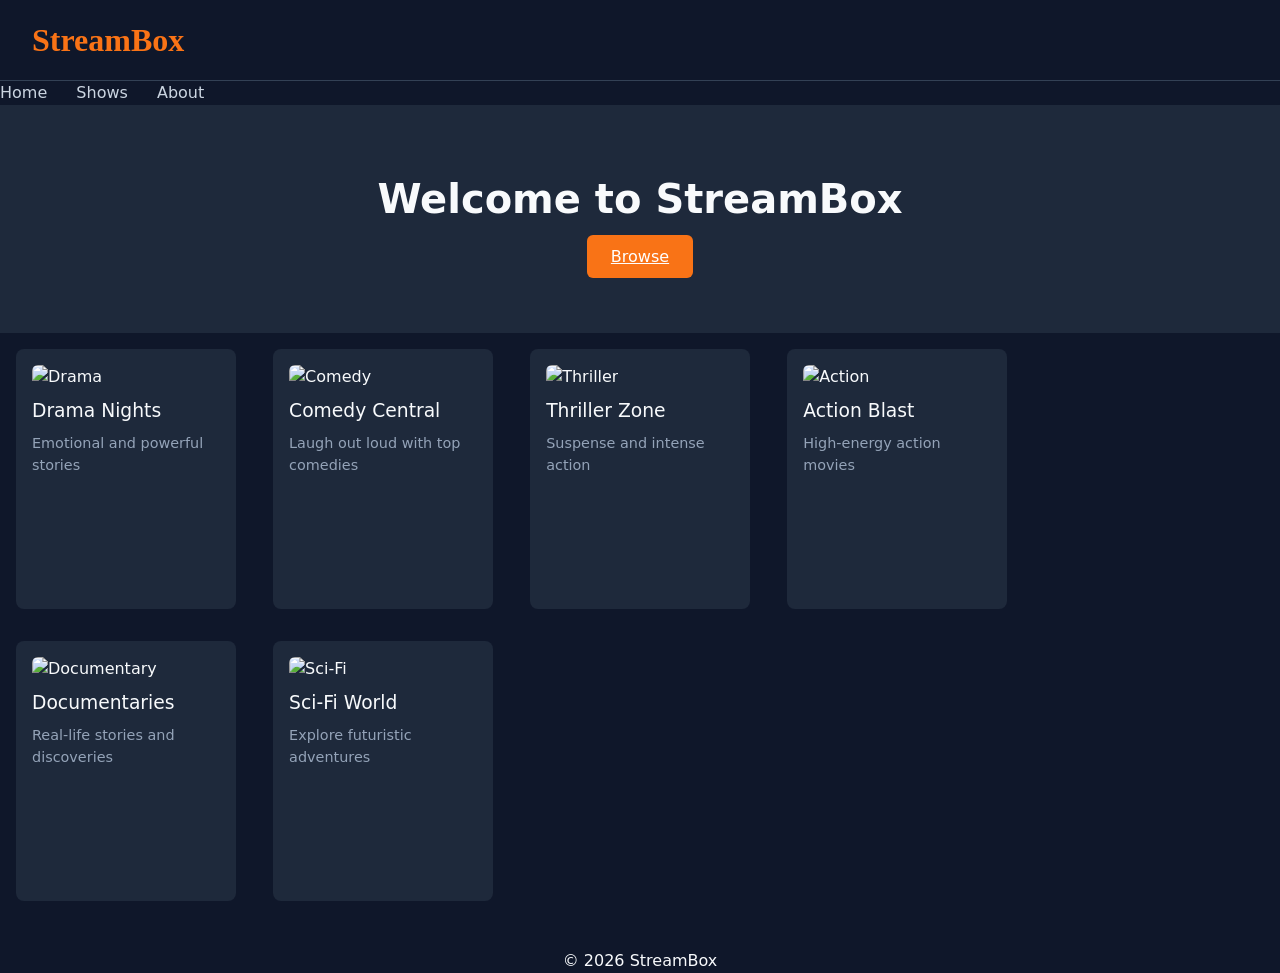
==== HTML/index.html @ 28773d83 "CSS styling" ====
<!DOCTYPE html>
<html lang="en">
<head>
    <meta charset="UTF-8">
    <meta name="viewport" content="width=device-width, initial-scale=1.0">
    <title>StreamBox</title>
    <link rel="stylesheet" href="../css/style.css">
</head>
<body>

    <header>
        <h1>StreamBox</h1>
    </header>

    <nav>
        <a href="#">Home</a>
        <a href="#">Shows</a>
        <a href="#">About</a>
    </nav>

    <main>
        <section id="hero">
            <h2>Welcome to StreamBox</h2>
            <a href="#" class="btn-primary">Browse</a>
        </section>

        <section id="featured"></section>
<article class="card">
    <img src="https://images.pexels.com/photos/7991579/pexels-photo-7991579.jpeg" alt="Drama">
    <h3>Drama Nights</h3>
    <p>Emotional and powerful stories</p>
</article>

<article class="card">
    <img src="https://images.pexels.com/photos/713149/pexels-photo-713149.jpeg" alt="Comedy">
    <h3>Comedy Central</h3>
    <p>Laugh out loud with top comedies</p>
</article>

<article class="card">
    <img src="https://images.pexels.com/photos/274937/pexels-photo-274937.jpeg" alt="Thriller">
    <h3>Thriller Zone</h3>
    <p>Suspense and intense action</p>
</article>

<article class="card">
    <img src="https://images.pexels.com/photos/1117132/pexels-photo-1117132.jpeg" alt="Action">
    <h3>Action Blast</h3>
    <p>High-energy action movies</p>
</article>

<article class="card">
    <img src="https://images.pexels.com/photos/346885/pexels-photo-346885.jpeg" alt="Documentary">
    <h3>Documentaries</h3>
    <p>Real-life stories and discoveries</p>
</article>

<article class="card">
    <img src="https://images.pexels.com/photos/2159/flight-sky-earth-space.jpg" alt="Sci-Fi">
    <h3>Sci-Fi World</h3>
    <p>Explore futuristic adventures</p>
</article>
        </section>
    </main>

    <footer>
        <p>© 2026 StreamBox</p>
    </footer>

</body>
</html>
---- css/style.css ----
* { box-sizing: border-box; margin: 0; padding: 0; }
body {
background: #0F172A;
color: #F8FAFC;
font-family: system-ui, sans-serif;
line-height: 1.5;
}
header {
padding: 1rem 2rem;
border-bottom: 1px solid #334155;
}
header h1 {
color: #F97316;
font-family: Georgia, serif;
}
nav a {
color: #CBD5E1; margin-right: 1.5rem;
text-decoration: none;
}
#hero {
padding: 4rem 2rem;
background: #1E293B;
text-align: center;
}
#hero h2 {
font-size: 2.5rem;
margin-bottom: 1rem;
}
.btn-primary {
background: #F97316; color: white;
padding: 0.75rem 1.5rem; border-radius: 6px;
}
.card {
background: #1E293B;
border-radius: 8px;
padding: 1rem;
margin: 1rem;
width: 220px;
display: inline-block;
}
.card h3 { margin-bottom: 0.5rem; }
.card p { color: #94A3B8; font-size: 0.9rem; }
.card:hover {
    transform: scale(1.05);
}

.card img {
    width: 100%;
    height: 120px;
    object-fit: cover;
    border-radius: 6px;
    margin-bottom: 0.5rem;
}

.card h3 {
    margin-bottom: 0.5rem;
    font-weight: 500;
}

.card p {
    color: #94A3B8;
    font-size: 0.9rem;
    min-height: 40px;
}

footer {
    margin-top: 2rem;
    text-align: center;
}
.card {
    height: 260px;
    vertical-align: top;
}
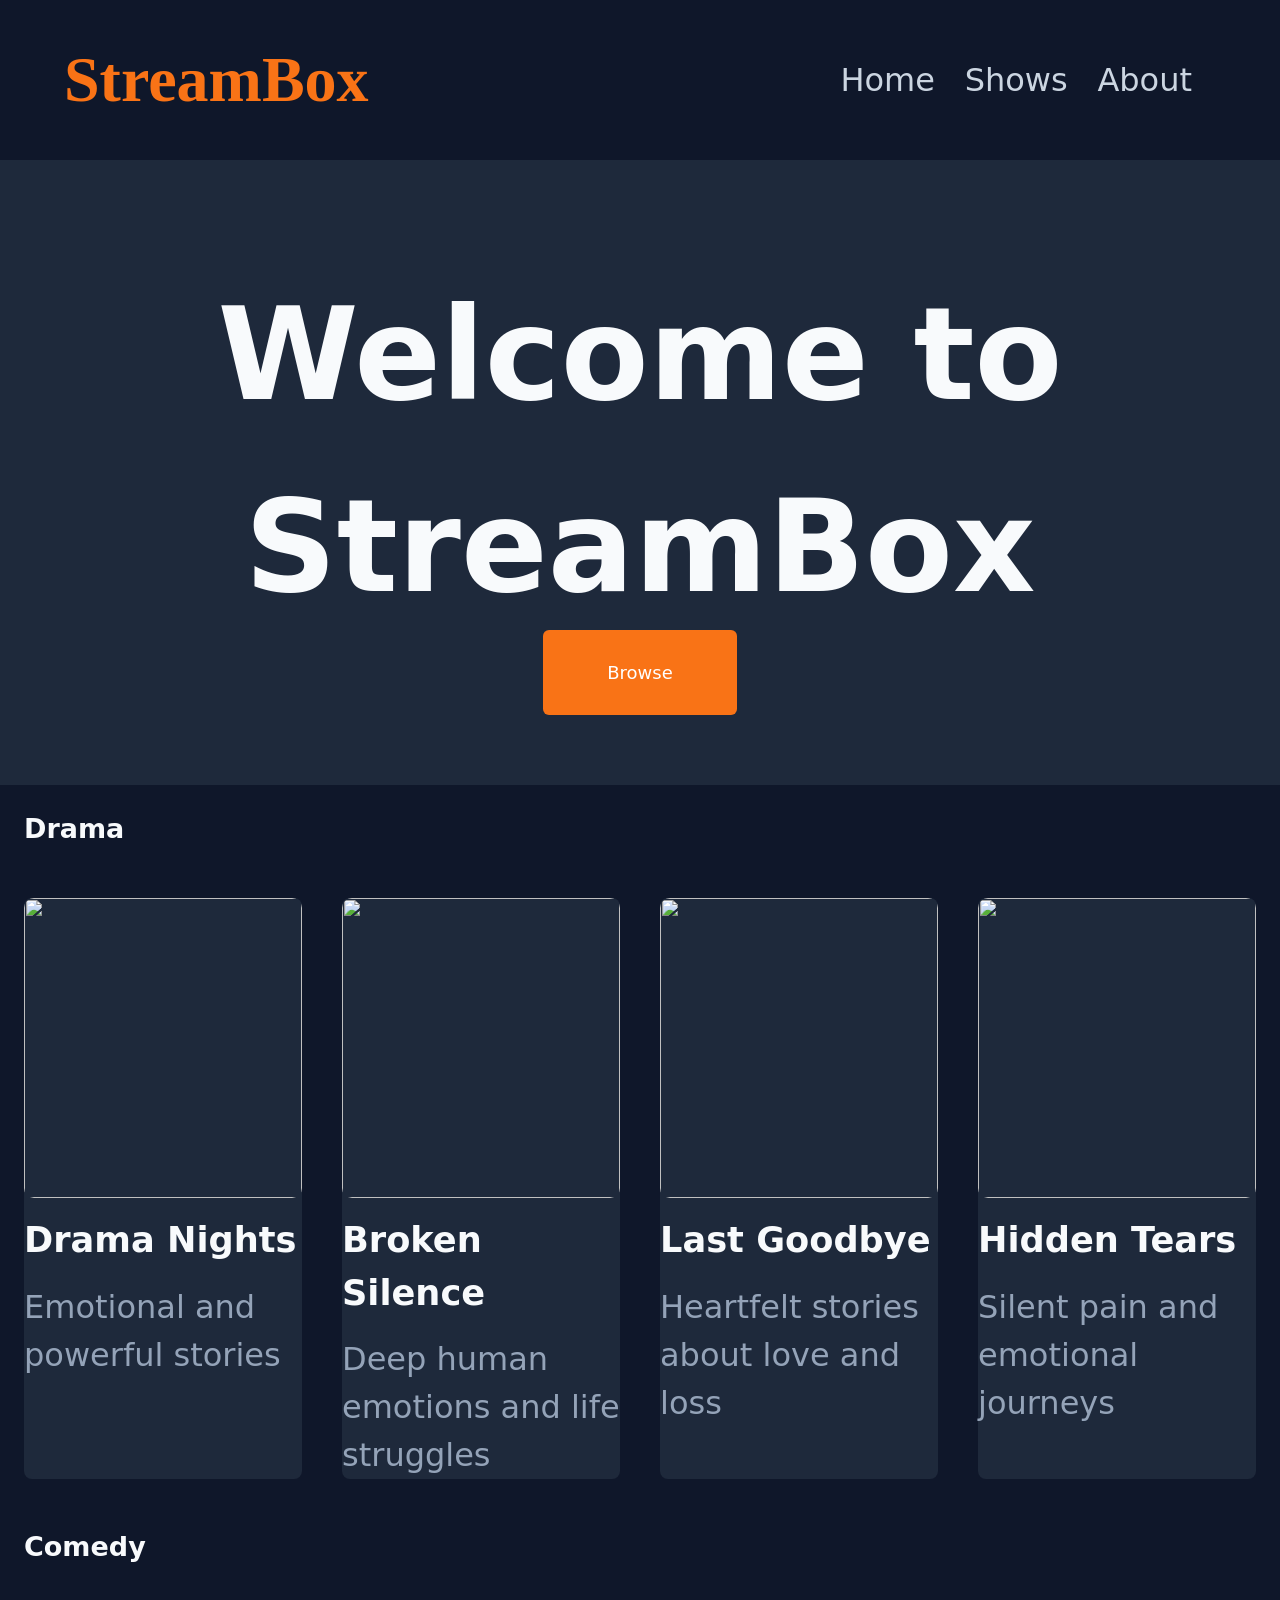
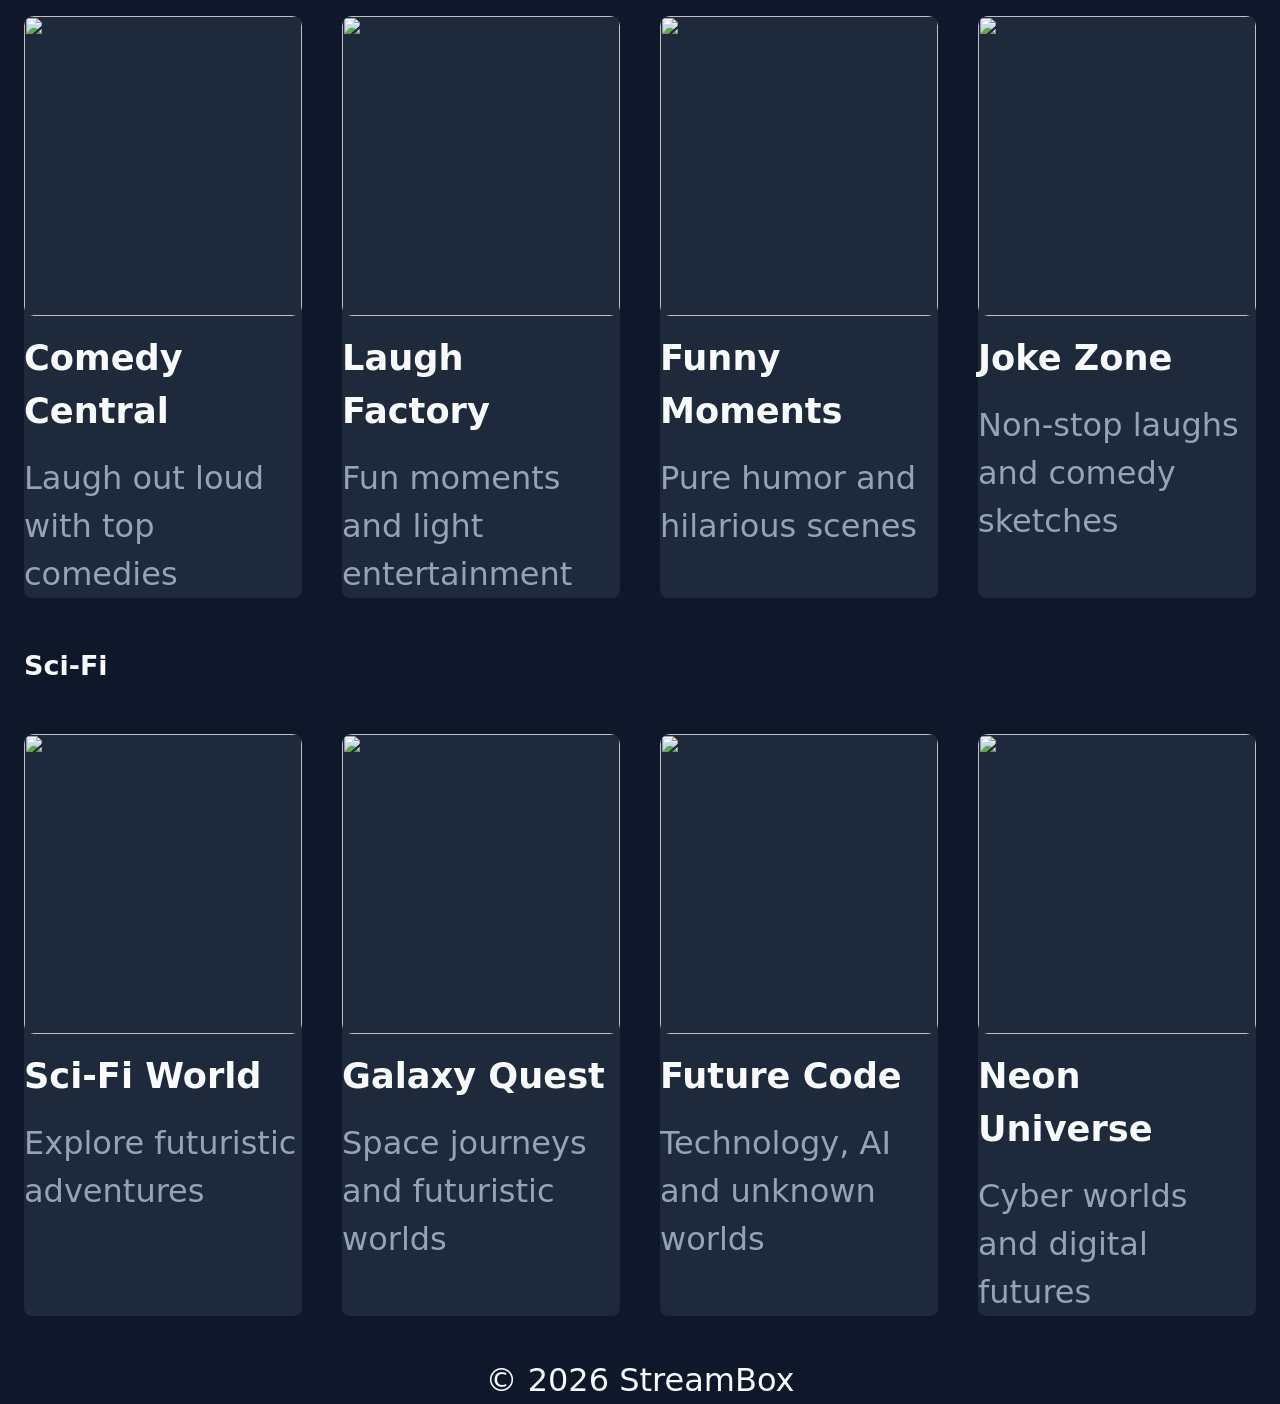
==== commit 160b14ff: "StreamBox Flexbox and CSS Grid Make over" ====
--- a/HTML/index.html
+++ b/HTML/index.html
@@ -8,65 +8,108 @@
 </head>
 <body>
 
-    <header>
-        <h1>StreamBox</h1>
-    </header>
-
+<header>
+    <h1>StreamBox</h1>
     <nav>
         <a href="#">Home</a>
         <a href="#">Shows</a>
         <a href="#">About</a>
     </nav>
+</header>
 
-    <main>
-        <section id="hero">
-            <h2>Welcome to StreamBox</h2>
-            <a href="#" class="btn-primary">Browse</a>
-        </section>
+<main>
 
-        <section id="featured"></section>
-<article class="card">
-    <img src="https://images.pexels.com/photos/7991579/pexels-photo-7991579.jpeg" alt="Drama">
-    <h3>Drama Nights</h3>
-    <p>Emotional and powerful stories</p>
-</article>
+    <section id="hero">
+        <h2>Welcome to StreamBox</h2>
+        <a href="#" class="btn-primary">Browse</a>
+    </section>
+    <section class="category">
+    <h2>Drama</h2>
 
-<article class="card">
-    <img src="https://images.pexels.com/photos/713149/pexels-photo-713149.jpeg" alt="Comedy">
-    <h3>Comedy Central</h3>
-    <p>Laugh out loud with top comedies</p>
-</article>
+    <article>
+        <img src="https://images.pexels.com/photos/7991579/pexels-photo-7991579.jpeg">
+        <h3>Drama Nights</h3>
+        <p>Emotional and powerful stories</p>
+    </article>
 
-<article class="card">
-    <img src="https://images.pexels.com/photos/274937/pexels-photo-274937.jpeg" alt="Thriller">
-    <h3>Thriller Zone</h3>
-    <p>Suspense and intense action</p>
-</article>
+    <article>
+        <img src="https://images.pexels.com/photos/3184306/pexels-photo-3184306.jpeg">
+        <h3>Broken Silence</h3>
+        <p>Deep human emotions and life struggles</p>
+    </article>
 
-<article class="card">
-    <img src="https://images.pexels.com/photos/1117132/pexels-photo-1117132.jpeg" alt="Action">
-    <h3>Action Blast</h3>
-    <p>High-energy action movies</p>
-</article>
+    <article>
+        <img src="https://images.pexels.com/photos/2381069/pexels-photo-2381069.jpeg">
+        <h3>Last Goodbye</h3>
+        <p>Heartfelt stories about love and loss</p>
+    </article>
 
-<article class="card">
-    <img src="https://images.pexels.com/photos/346885/pexels-photo-346885.jpeg" alt="Documentary">
-    <h3>Documentaries</h3>
-    <p>Real-life stories and discoveries</p>
-</article>
+    <article>
+        <img src="https://images.pexels.com/photos/45717/pexels-photo-45717.jpeg">
+        <h3>Hidden Tears</h3>
+        <p>Silent pain and emotional journeys</p>
+    </article>
+</section>
+    <section class="category">
+    <h2>Comedy</h2>
 
-<article class="card">
-    <img src="https://images.pexels.com/photos/2159/flight-sky-earth-space.jpg" alt="Sci-Fi">
-    <h3>Sci-Fi World</h3>
-    <p>Explore futuristic adventures</p>
-</article>
-        </section>
-    </main>
+    <article>
+        <img src="https://images.pexels.com/photos/713149/pexels-photo-713149.jpeg">
+        <h3>Comedy Central</h3>
+        <p>Laugh out loud with top comedies</p>
+    </article>
 
-    <footer>
-        <p>© 2026 StreamBox</p>
-    </footer>
+    <article>
+        <img src="https://images.pexels.com/photos/3769714/pexels-photo-3769714.jpeg">
+        <h3>Laugh Factory</h3>
+        <p>Fun moments and light entertainment</p>
+    </article>
+
+    <article>
+        <img src="https://images.pexels.com/photos/3771830/pexels-photo-3771830.jpeg">
+        <h3>Funny Moments</h3>
+        <p>Pure humor and hilarious scenes</p>
+    </article>
+
+    <article>
+        <img src="https://images.pexels.com/photos/1181396/pexels-photo-1181396.jpeg">
+        <h3>Joke Zone</h3>
+        <p>Non-stop laughs and comedy sketches</p>
+    </article>
+</section>
+
+    <section class="category">
+    <h2>Sci-Fi</h2>
+
+    <article>
+        <img src="https://images.pexels.com/photos/2159/flight-sky-earth-space.jpg">
+        <h3>Sci-Fi World</h3>
+        <p>Explore futuristic adventures</p>
+    </article>
+
+    <article>
+        <img src="https://images.pexels.com/photos/586063/pexels-photo-586063.jpeg">
+        <h3>Galaxy Quest</h3>
+        <p>Space journeys and futuristic worlds</p>
+    </article>
+
+    <article>
+        <img src="https://images.pexels.com/photos/1181675/pexels-photo-1181675.jpeg">
+        <h3>Future Code</h3>
+        <p>Technology, AI and unknown worlds</p>
+    </article>
+
+    <article>
+        <img src="https://images.pexels.com/photos/355465/pexels-photo-355465.jpeg">
+        <h3>Neon Universe</h3>
+        <p>Cyber worlds and digital futures</p>
+    </article>
+</section>
+</main>
+
+<footer>
+    <p>© 2026 StreamBox</p>
+</footer>
 
 </body>
-</html>
-
+</html>
--- a/css/style.css
+++ b/css/style.css
@@ -1,73 +1,93 @@
- * { box-sizing: border-box; margin: 0; padding: 0; }
+ * {
+    box-sizing: border-box;
+    margin: 0;
+    padding: 0;
+}
+
 body {
-background: #0F172A;
-color: #F8FAFC;
-font-family: system-ui, sans-serif;
-line-height: 1.5;
+    background: #0F172A;
+    color: #F8FAFC;
+    font-family: system-ui, sans-serif;
+    line-height: 1.5;
+    font-size: 18px;
 }
 header {
-padding: 1rem 2rem;
-border-bottom: 1px solid #334155;
+    display: flex;
+    justify-content: space-between;
+    align-items: center;
+    padding: 2rem 4rem;
+
 }
+
 header h1 {
-color: #F97316;
-font-family: Georgia, serif;
+    color: #F97316;
+    font-family: Georgia, serif;
+    font-size: 4rem;
 }
+
 nav a {
-color: #CBD5E1; margin-right: 1.5rem;
-text-decoration: none;
+    color: #CBD5E1;
+    margin-right: 1.5rem;
+    font-size: 4rem;
+    text-decoration: none;
+    font-size: 2rem;
+
 }
 #hero {
-padding: 4rem 2rem;
-background: #1E293B;
-text-align: center;
-}
-#hero h2 {
-font-size: 2.5rem;
-margin-bottom: 1rem;
-}
-.btn-primary {
-background: #F97316; color: white;
-padding: 0.75rem 1.5rem; border-radius: 6px;
-}
-.card {
-background: #1E293B;
-border-radius: 8px;
-padding: 1rem;
-margin: 1rem;
-width: 220px;
-display: inline-block;
-}
-.card h3 { margin-bottom: 0.5rem; }
-.card p { color: #94A3B8; font-size: 0.9rem; }
-.card:hover {
-    transform: scale(1.05);
+    padding: 6.2rem 3.2rem;
+    background: #1E293B;
+    text-align: center;
 }
 
-.card img {
-    width: 100%;
-    height: 120px;
-    object-fit: cover;
+#hero h2 {
+    font-size: 8rem;
+    margin-bottom: 1rem;
+}
+
+.btn-primary {
+    background: #F97316;
+    color: white;
+    padding: 2rem 4rem;
     border-radius: 6px;
+    text-decoration: none;
+}
+.category {
+    display: grid;
+    grid-template-columns: repeat(4, 1fr); 
+    gap: 2.5rem;
+    padding: 1.5rem;
+}
+
+.category h2 {
+    grid-column: 1 / -1;
     margin-bottom: 0.5rem;
 }
-
-.card h3 {
-    margin-bottom: 0.5rem;
-    font-weight: 500;
+.category article {
+    background: #1E293B;
+    border-radius: 8px;
+    padding: 0.00001rem;
+    width: 100%;
 }
 
-.card p {
-    color: #94A3B8;
-    font-size: 0.9rem;
-    min-height: 40px;
+.category img {
+    width: 100%;
+    height: 300px;
+    object-fit: cover;
+    border-radius: 10px;
+    margin-bottom: 1rem;
 }
 
+.category h3 {
+    margin-bottom: 1rem;
+    font-size: 2.2rem;
+}
+
+.category p {
+    color: #94A3B8;
+    font-size: 2rem;
+}
 footer {
-    margin-top: 2rem;
+    margin-top: 1rem;
     text-align: center;
+    font-size: 2rem;
 }
-.card {
-    height: 260px;
-    vertical-align: top;
-}
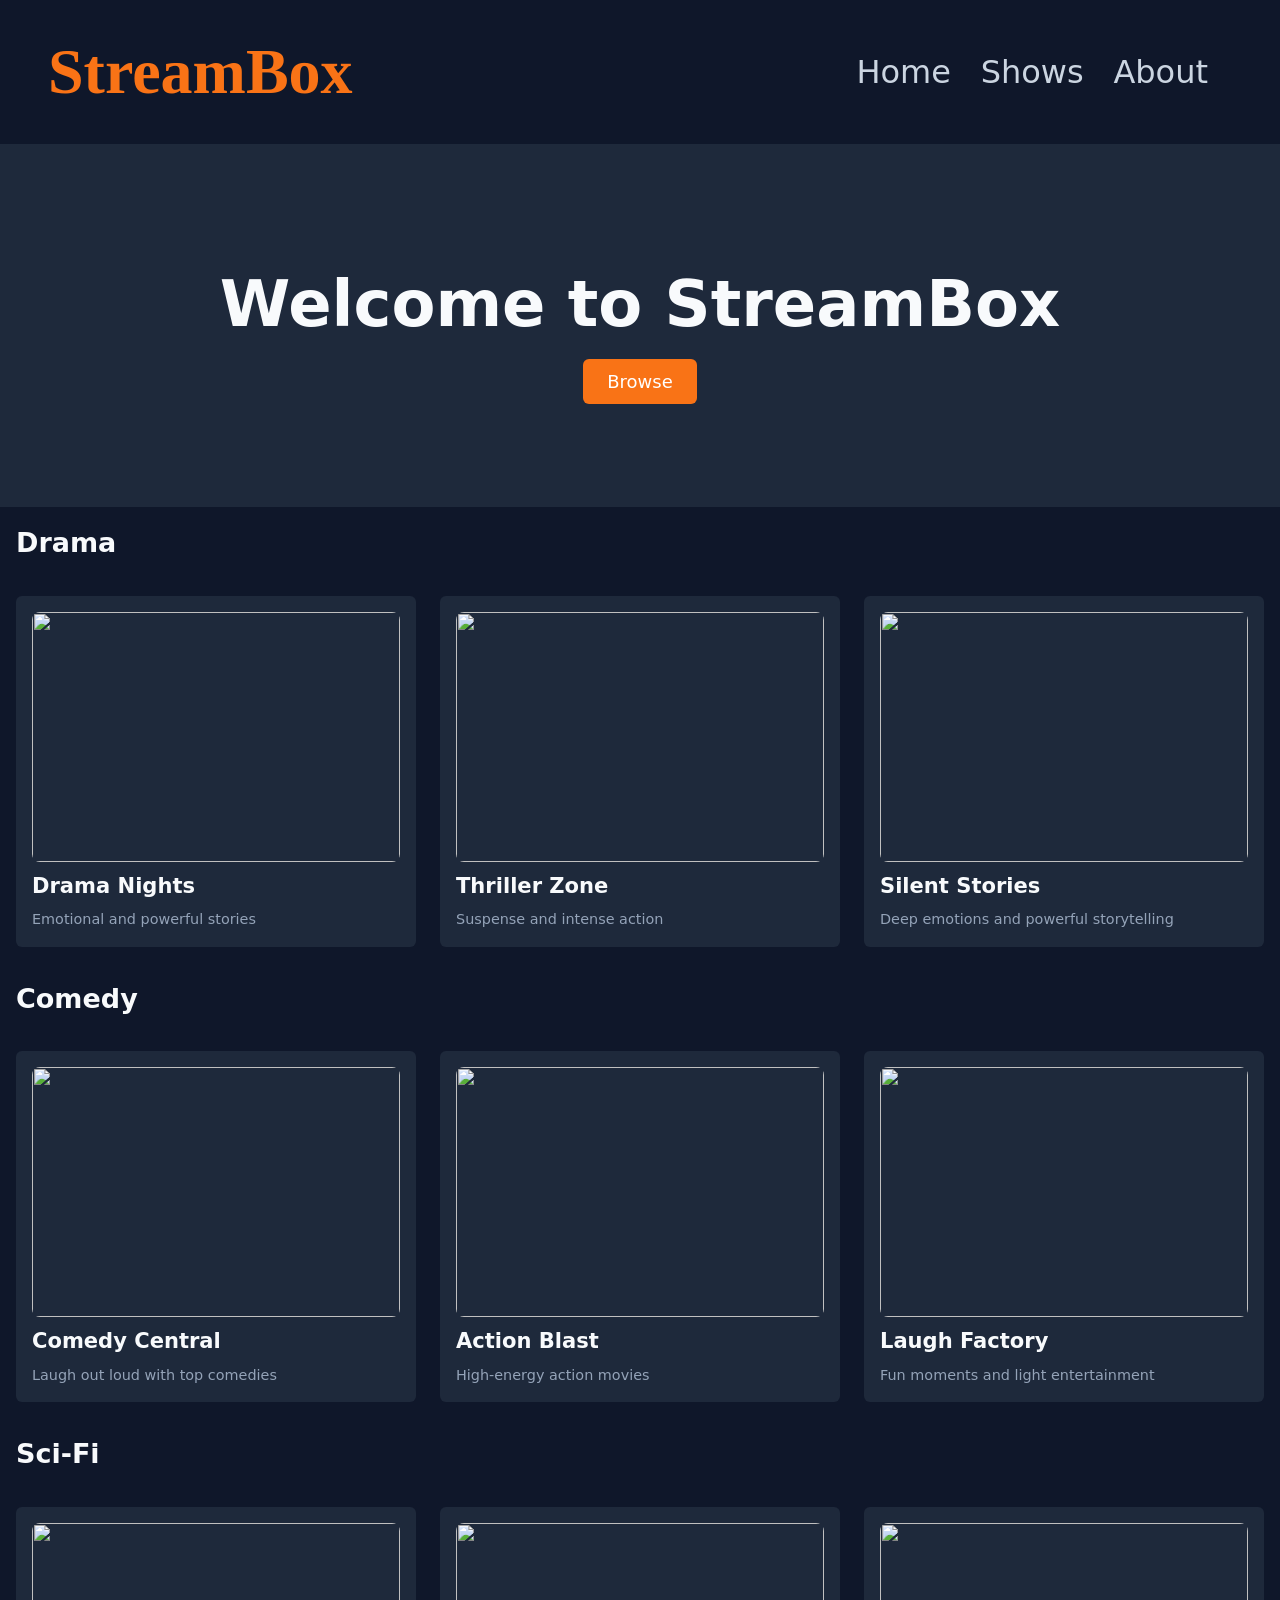
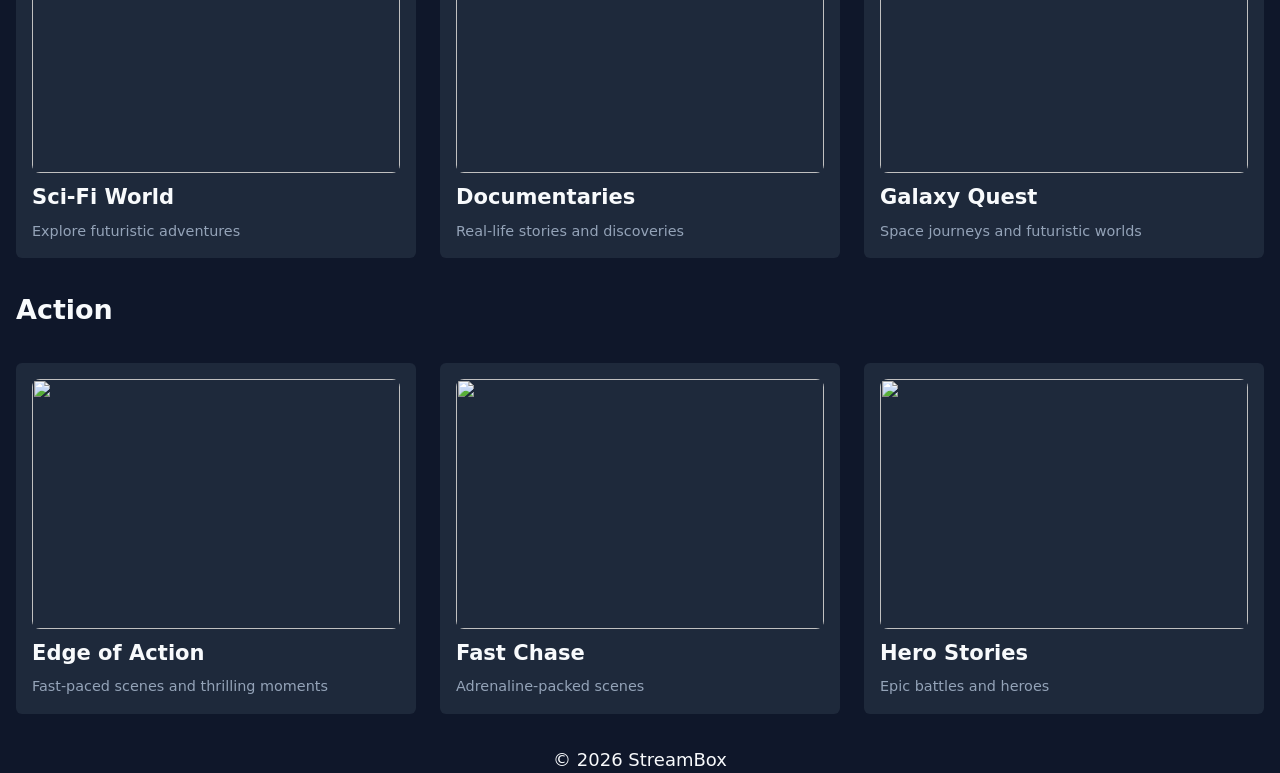
==== commit c7410bd7: "StreamBox Flexbox and CSS Grid Make over" ====
--- a/HTML/index.html
+++ b/HTML/index.html
@@ -24,85 +24,88 @@
         <a href="#" class="btn-primary">Browse</a>
     </section>
     <section class="category">
-    <h2>Drama</h2>
+        <h2>Drama</h2>
+
+        <article>
+            <img src="https://images.pexels.com/photos/7991579/pexels-photo-7991579.jpeg">
+            <h3>Drama Nights</h3>
+            <p>Emotional and powerful stories</p>
+        </article>
+
+        <article>
+            <img src="https://images.pexels.com/photos/274937/pexels-photo-274937.jpeg">
+            <h3>Thriller Zone</h3>
+            <p>Suspense and intense action</p>
+        </article>
+
+        <article>
+            <img src="https://images.pexels.com/photos/375882/pexels-photo-375882.jpeg" >
+            <h3>Silent Stories</h3>
+            <p>Deep emotions and powerful storytelling</p>
+        </article>
+
+    </section>
+    <section class="category">
+        <h2>Comedy</h2>
+
+        <article>
+            <img src="https://images.pexels.com/photos/713149/pexels-photo-713149.jpeg">
+            <h3>Comedy Central</h3>
+            <p>Laugh out loud with top comedies</p>
+        </article>
+
+        <article>
+            <img src="https://images.pexels.com/photos/1117132/pexels-photo-1117132.jpeg">
+            <h3>Action Blast</h3>
+            <p>High-energy action movies</p>
+        </article>
+
+        <article>
+            <img src="https://images.pexels.com/photos/3769714/pexels-photo-3769714.jpeg" >
+            <h3>Laugh Factory</h3>
+<p>Fun moments and light entertainment</p>
+        </article>
+    </section>
+    <section class="category">
+        <h2>Sci-Fi</h2>
+
+        <article>
+            <img src="https://images.pexels.com/photos/2159/flight-sky-earth-space.jpg">
+            <h3>Sci-Fi World</h3>
+            <p>Explore futuristic adventures</p>
+        </article>
+
+        <article>
+            <img src="https://images.pexels.com/photos/346885/pexels-photo-346885.jpeg">
+            <h3>Documentaries</h3>
+            <p>Real-life stories and discoveries</p>
+        </article>
+
+        <article>
+            <img src="https://images.pexels.com/photos/586063/pexels-photo-586063.jpeg">
+            <h3>Galaxy Quest</h3>
+<p>Space journeys and futuristic worlds</p>
+        </article>
+    </section>
+<section class="category">
+    <h2>Action</h2>
 
     <article>
-        <img src="https://images.pexels.com/photos/7991579/pexels-photo-7991579.jpeg">
-        <h3>Drama Nights</h3>
-        <p>Emotional and powerful stories</p>
+        <img src="https://images.pexels.com/photos/1117132/pexels-photo-1117132.jpeg">
+        <h3>Edge of Action</h3>
+<p>Fast-paced scenes and thrilling moments</p>
     </article>
 
     <article>
-        <img src="https://images.pexels.com/photos/3184306/pexels-photo-3184306.jpeg">
-        <h3>Broken Silence</h3>
-        <p>Deep human emotions and life struggles</p>
+        <img src="https://images.pexels.com/photos/210019/pexels-photo-210019.jpeg">
+        <h3>Fast Chase</h3>
+        <p>Adrenaline-packed scenes</p>
     </article>
 
     <article>
-        <img src="https://images.pexels.com/photos/2381069/pexels-photo-2381069.jpeg">
-        <h3>Last Goodbye</h3>
-        <p>Heartfelt stories about love and loss</p>
-    </article>
-
-    <article>
-        <img src="https://images.pexels.com/photos/45717/pexels-photo-45717.jpeg">
-        <h3>Hidden Tears</h3>
-        <p>Silent pain and emotional journeys</p>
-    </article>
-</section>
-    <section class="category">
-    <h2>Comedy</h2>
-
-    <article>
-        <img src="https://images.pexels.com/photos/713149/pexels-photo-713149.jpeg">
-        <h3>Comedy Central</h3>
-        <p>Laugh out loud with top comedies</p>
-    </article>
-
-    <article>
-        <img src="https://images.pexels.com/photos/3769714/pexels-photo-3769714.jpeg">
-        <h3>Laugh Factory</h3>
-        <p>Fun moments and light entertainment</p>
-    </article>
-
-    <article>
-        <img src="https://images.pexels.com/photos/3771830/pexels-photo-3771830.jpeg">
-        <h3>Funny Moments</h3>
-        <p>Pure humor and hilarious scenes</p>
-    </article>
-
-    <article>
-        <img src="https://images.pexels.com/photos/1181396/pexels-photo-1181396.jpeg">
-        <h3>Joke Zone</h3>
-        <p>Non-stop laughs and comedy sketches</p>
-    </article>
-</section>
-
-    <section class="category">
-    <h2>Sci-Fi</h2>
-
-    <article>
-        <img src="https://images.pexels.com/photos/2159/flight-sky-earth-space.jpg">
-        <h3>Sci-Fi World</h3>
-        <p>Explore futuristic adventures</p>
-    </article>
-
-    <article>
-        <img src="https://images.pexels.com/photos/586063/pexels-photo-586063.jpeg">
-        <h3>Galaxy Quest</h3>
-        <p>Space journeys and futuristic worlds</p>
-    </article>
-
-    <article>
-        <img src="https://images.pexels.com/photos/1181675/pexels-photo-1181675.jpeg">
-        <h3>Future Code</h3>
-        <p>Technology, AI and unknown worlds</p>
-    </article>
-
-    <article>
-        <img src="https://images.pexels.com/photos/355465/pexels-photo-355465.jpeg">
-        <h3>Neon Universe</h3>
-        <p>Cyber worlds and digital futures</p>
+        <img src="https://images.pexels.com/photos/1670977/pexels-photo-1670977.jpeg">
+        <h3>Hero Stories</h3>
+        <p>Epic battles and heroes</p>
     </article>
 </section>
 </main>
--- a/css/style.css
+++ b/css/style.css
@@ -15,7 +15,7 @@
     display: flex;
     justify-content: space-between;
     align-items: center;
-    padding: 2rem 4rem;
+    padding: 1.5rem 3rem;
 
 }
 
@@ -28,34 +28,40 @@
 nav a {
     color: #CBD5E1;
     margin-right: 1.5rem;
-    font-size: 4rem;
+    font-size: 1.1rem;
     text-decoration: none;
     font-size: 2rem;
 
 }
 #hero {
-    padding: 6.2rem 3.2rem;
+    padding: 7rem 3rem;
     background: #1E293B;
     text-align: center;
 }
 
 #hero h2 {
-    font-size: 8rem;
+    font-size: 4rem;
     margin-bottom: 1rem;
 }
 
 .btn-primary {
     background: #F97316;
     color: white;
-    padding: 2rem 4rem;
+    padding: 0.75rem 1.5rem;
     border-radius: 6px;
     text-decoration: none;
 }
+/*.category {
+    display: grid;
+    grid-template-columns: repeat(auto-fit, minmax(280px, 1fr));
+    gap: 1.5rem;
+    padding: 2rem;
+}*/
 .category {
     display: grid;
-    grid-template-columns: repeat(4, 1fr); 
-    gap: 2.5rem;
-    padding: 1.5rem;
+    grid-template-columns: repeat(3, 1fr); 
+    gap: 1.5rem;
+    padding: 1rem;
 }
 
 .category h2 {
@@ -64,30 +70,28 @@
 }
 .category article {
     background: #1E293B;
-    border-radius: 8px;
-    padding: 0.00001rem;
+    border-radius: 6px;
+    padding: 1rem;
     width: 100%;
 }
 
 .category img {
     width: 100%;
-    height: 300px;
+    height: 250px;
     object-fit: cover;
-    border-radius: 10px;
-    margin-bottom: 1rem;
+    border-radius: 8px;
+    margin-bottom: 0.5rem;
 }
 
 .category h3 {
-    margin-bottom: 1rem;
-    font-size: 2.2rem;
+    margin-bottom: 0.5rem;
 }
 
 .category p {
     color: #94A3B8;
-    font-size: 2rem;
+    font-size: 0.9rem;
 }
 footer {
     margin-top: 1rem;
     text-align: center;
-    font-size: 2rem;
-}
+}
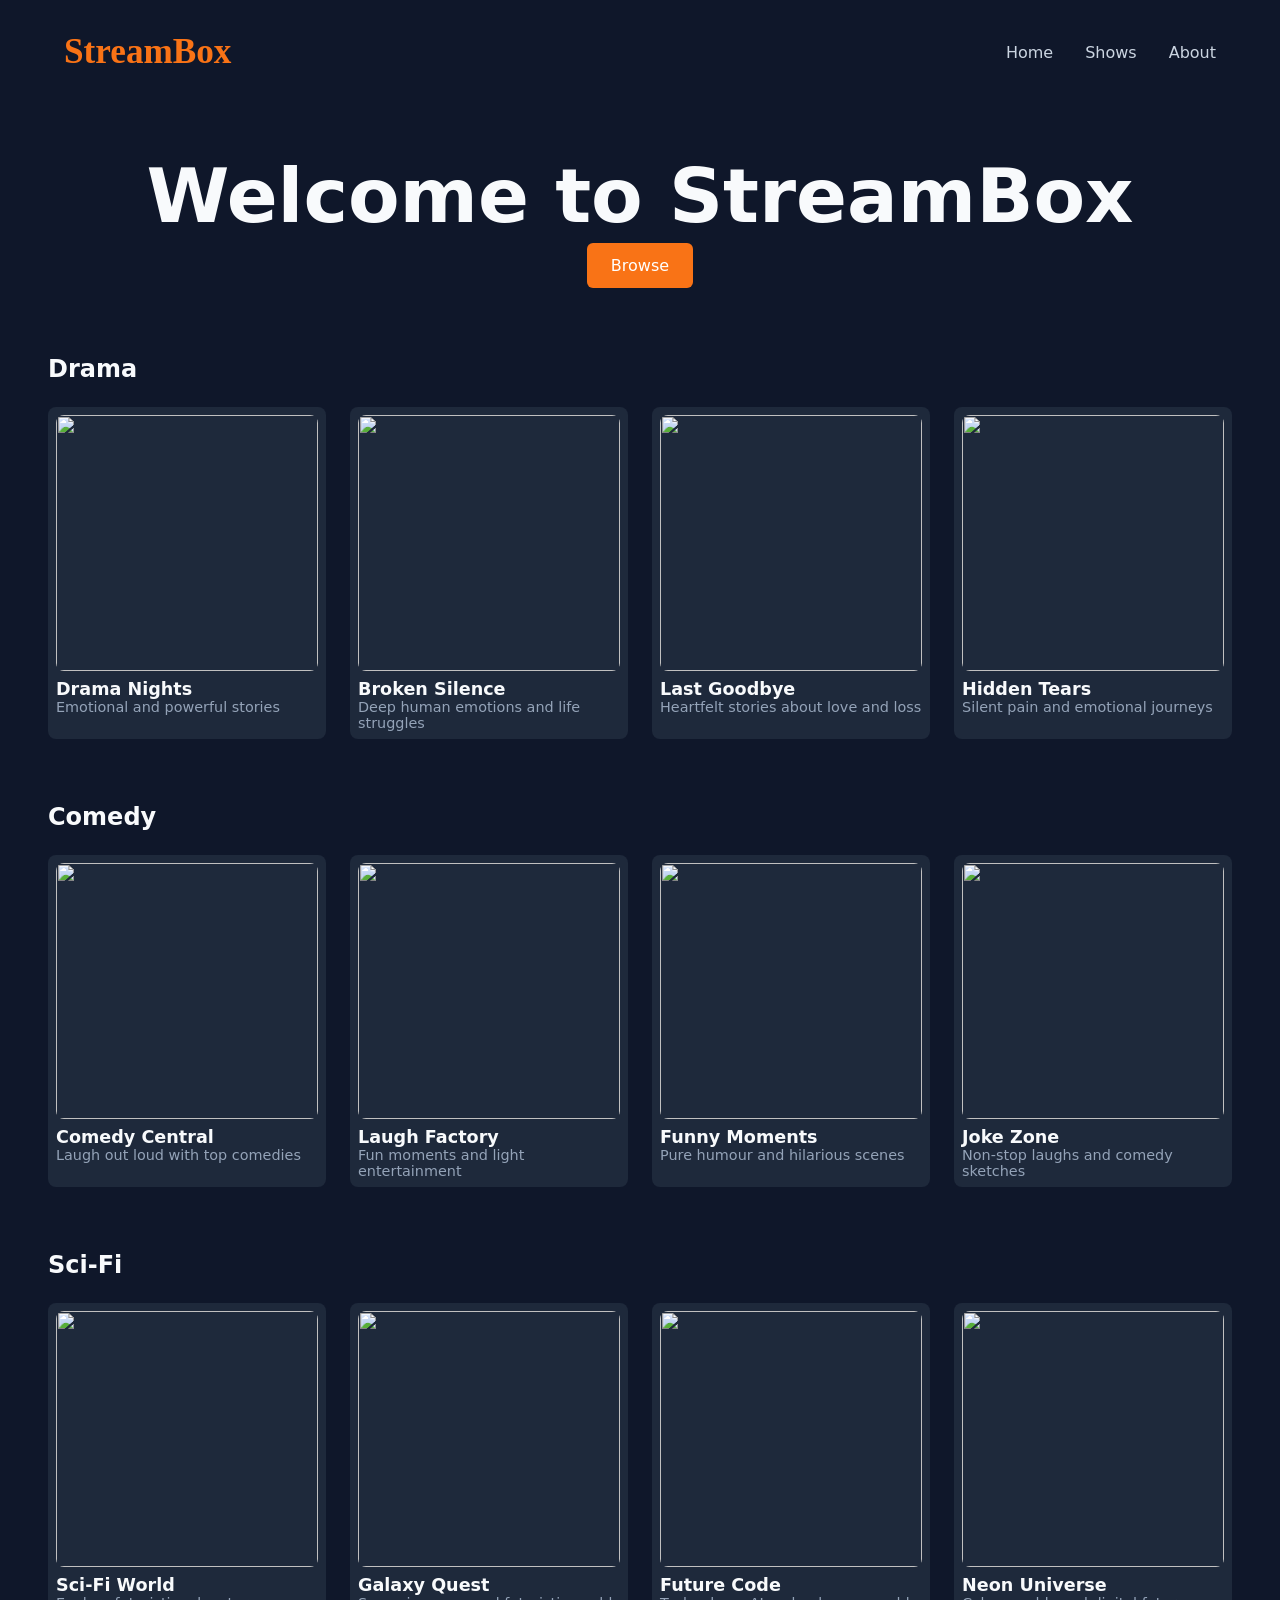
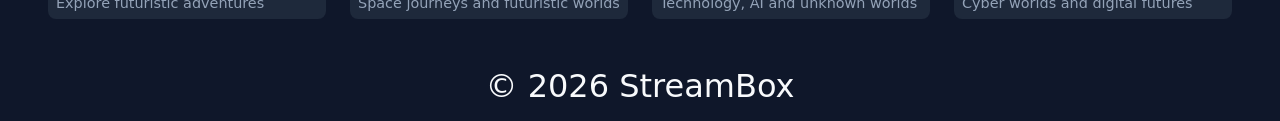
==== commit 0703603f: "Responsive Web Design(RWD)" ====
--- a/HTML/index.html
+++ b/HTML/index.html
@@ -6,10 +6,27 @@
     <title>StreamBox</title>
     <link rel="stylesheet" href="../css/style.css">
 </head>
+
+<script>
+const hamburger = document.querySelector(".hamburger");
+const nav = document.querySelector("nav");
+
+hamburger.addEventListener("click", () => {
+    if (nav.style.display === "flex") {
+        nav.style.display = "none";
+    } else {
+        nav.style.display = "flex";
+    }
+});
+</script>
+
 <body>
 
 <header>
     <h1>StreamBox</h1>
+
+    <div class="hamburger">☰</div>
+
     <nav>
         <a href="#">Home</a>
         <a href="#">Shows</a>
@@ -24,88 +41,85 @@
         <a href="#" class="btn-primary">Browse</a>
     </section>
     <section class="category">
-        <h2>Drama</h2>
-
-        <article>
-            <img src="https://images.pexels.com/photos/7991579/pexels-photo-7991579.jpeg">
-            <h3>Drama Nights</h3>
-            <p>Emotional and powerful stories</p>
-        </article>
-
-        <article>
-            <img src="https://images.pexels.com/photos/274937/pexels-photo-274937.jpeg">
-            <h3>Thriller Zone</h3>
-            <p>Suspense and intense action</p>
-        </article>
-
-        <article>
-            <img src="https://images.pexels.com/photos/375882/pexels-photo-375882.jpeg" >
-            <h3>Silent Stories</h3>
-            <p>Deep emotions and powerful storytelling</p>
-        </article>
-
-    </section>
-    <section class="category">
-        <h2>Comedy</h2>
-
-        <article>
-            <img src="https://images.pexels.com/photos/713149/pexels-photo-713149.jpeg">
-            <h3>Comedy Central</h3>
-            <p>Laugh out loud with top comedies</p>
-        </article>
-
-        <article>
-            <img src="https://images.pexels.com/photos/1117132/pexels-photo-1117132.jpeg">
-            <h3>Action Blast</h3>
-            <p>High-energy action movies</p>
-        </article>
-
-        <article>
-            <img src="https://images.pexels.com/photos/3769714/pexels-photo-3769714.jpeg" >
-            <h3>Laugh Factory</h3>
-<p>Fun moments and light entertainment</p>
-        </article>
-    </section>
-    <section class="category">
-        <h2>Sci-Fi</h2>
-
-        <article>
-            <img src="https://images.pexels.com/photos/2159/flight-sky-earth-space.jpg">
-            <h3>Sci-Fi World</h3>
-            <p>Explore futuristic adventures</p>
-        </article>
-
-        <article>
-            <img src="https://images.pexels.com/photos/346885/pexels-photo-346885.jpeg">
-            <h3>Documentaries</h3>
-            <p>Real-life stories and discoveries</p>
-        </article>
-
-        <article>
-            <img src="https://images.pexels.com/photos/586063/pexels-photo-586063.jpeg">
-            <h3>Galaxy Quest</h3>
-<p>Space journeys and futuristic worlds</p>
-        </article>
-    </section>
-<section class="category">
-    <h2>Action</h2>
+    <h2>Drama</h2>
 
     <article>
-        <img src="https://images.pexels.com/photos/1117132/pexels-photo-1117132.jpeg">
-        <h3>Edge of Action</h3>
-<p>Fast-paced scenes and thrilling moments</p>
+        <img src="https://images.pexels.com/photos/7991579/pexels-photo-7991579.jpeg">
+        <h3>Drama Nights</h3>
+        <p>Emotional and powerful stories</p>
     </article>
 
     <article>
-        <img src="https://images.pexels.com/photos/210019/pexels-photo-210019.jpeg">
-        <h3>Fast Chase</h3>
-        <p>Adrenaline-packed scenes</p>
+        <img src="https://images.pexels.com/photos/3184306/pexels-photo-3184306.jpeg">
+        <h3>Broken Silence</h3>
+        <p>Deep human emotions and life struggles</p>
     </article>
 
     <article>
-        <img src="https://images.pexels.com/photos/1670977/pexels-photo-1670977.jpeg">
-        <h3>Hero Stories</h3>
-        <p>Epic battles and heroes</p>
+        <img src="https://images.pexels.com/photos/2381069/pexels-photo-2381069.jpeg">
+        <h3>Last Goodbye</h3>
+        <p>Heartfelt stories about love and loss</p>
+    </article>
+
+    <article>
+        <img src="https://images.pexels.com/photos/45717/pexels-photo-45717.jpeg">
+        <h3>Hidden Tears</h3>
+        <p>Silent pain and emotional journeys</p>
+    </article>
+</section>
+    <section class="category">
+    <h2>Comedy</h2>
+
+    <article>
+        <img src="https://images.pexels.com/photos/713149/pexels-photo-713149.jpeg">
+        <h3>Comedy Central</h3>
+        <p>Laugh out loud with top comedies</p>
+    </article>
+
+    <article>
+        <img src="https://images.pexels.com/photos/3769714/pexels-photo-3769714.jpeg">
+        <h3>Laugh Factory</h3>
+        <p>Fun moments and light entertainment</p>
+    </article>
+
+    <article>
+        <img src="https://images.pexels.com/photos/3771830/pexels-photo-3771830.jpeg">
+        <h3>Funny Moments</h3>
+        <p>Pure humour and hilarious scenes </p>
+    </article>
+
+    <article>
+        <img src="https://images.pexels.com/photos/1181396/pexels-photo-1181396.jpeg">
+        <h3>Joke Zone</h3>
+        <p>Non-stop laughs and comedy sketches</p>
+    </article>
+</section>
+
+    <section class="category">
+    <h2>Sci-Fi</h2>
+
+    <article>
+        <img src="https://images.pexels.com/photos/2159/flight-sky-earth-space.jpg">
+        <h3>Sci-Fi World</h3>
+        <p>Explore futuristic adventures</p>
+    </article>
+
+    <article>
+        <img src="https://images.pexels.com/photos/586063/pexels-photo-586063.jpeg">
+        <h3>Galaxy Quest</h3>
+        <p>Space journeys and futuristic worlds</p>
+    </article>
+
+    <article>
+        <img src="https://images.pexels.com/photos/1181675/pexels-photo-1181675.jpeg">
+        <h3>Future Code</h3>
+        <p>Technology, AI and unknown worlds</p>
+    </article>
+
+    <article>
+        <img src="https://images.pexels.com/photos/355465/pexels-photo-355465.jpeg">
+        <h3>Neon Universe</h3>
+        <p>Cyber worlds and digital futures</p>
     </article>
 </section>
 </main>
--- a/css/style.css
+++ b/css/style.css
@@ -1,97 +1,233 @@
- * {
+/* RESET */
+* {
     box-sizing: border-box;
     margin: 0;
     padding: 0;
 }
 
+html, body {
+    width: 100%;
+}
+
+/* GLOBAL */
 body {
+    min-height: 100vh;
+    display: flex;
+    flex-direction: column;
+
     background: #0F172A;
     color: #F8FAFC;
     font-family: system-ui, sans-serif;
-    line-height: 1.5;
-    font-size: 18px;
-}
+}
+
+/* MEDIA */
+img, picture, video {
+    max-width: 100%;
+    height: auto;
+}
+
+/* HEADER */
 header {
+    width: 100%;
     display: flex;
     justify-content: space-between;
     align-items: center;
-    padding: 1.5rem 3rem;
-
+    padding: 1rem;
+    position: relative;
 }
 
 header h1 {
     color: #F97316;
     font-family: Georgia, serif;
-    font-size: 4rem;
+    font-size: 1.8rem;
+}
+
+/* NAV MOBILE */
+nav {
+    display: none;
+    flex-direction: column;
+    gap: 1rem;
+
+    position: absolute;
+    top: 100%;
+    right: 1rem;
+
+    background: #0F172A;
+    padding: 1rem;
+    border: 1px solid #1E293B;
+    border-radius: 8px;
+}
+
+/* NAV ACTIVE (JS) */
+nav.active {
+    display: flex;
 }
 
 nav a {
     color: #CBD5E1;
-    margin-right: 1.5rem;
-    font-size: 1.1rem;
     text-decoration: none;
+}
+
+/* HAMBURGER */
+.hamburger {
     font-size: 2rem;
-
-}
+    cursor: pointer;
+}
+
+/* MAIN */
+main {
+    width: 100%;
+    flex: 1;
+}
+
+/* HERO */
 #hero {
-    padding: 7rem 3rem;
-    background: #1E293B;
     text-align: center;
+    padding: 3rem 1rem;
 }
 
 #hero h2 {
-    font-size: 4rem;
+    font-size: calc(1.5rem + 4vw);
     margin-bottom: 1rem;
 }
 
 .btn-primary {
     background: #F97316;
     color: white;
-    padding: 0.75rem 1.5rem;
+    padding: 0.8rem 1.5rem;
     border-radius: 6px;
     text-decoration: none;
 }
-/*.category {
+
+/* ========================= */
+/* CATEGORY GRID */
+/* ========================= */
+
+.category {
+    width: 100%;
     display: grid;
-    grid-template-columns: repeat(auto-fit, minmax(280px, 1fr));
-    gap: 1.5rem;
-    padding: 2rem;
-}*/
-.category {
-    display: grid;
-    grid-template-columns: repeat(3, 1fr); 
-    gap: 1.5rem;
-    padding: 1rem;
+    gap: 1rem;
+    padding: 1rem;
+
+    /* MOBILE FIRST */
+    grid-template-columns: 1fr;
 }
 
 .category h2 {
     grid-column: 1 / -1;
-    margin-bottom: 0.5rem;
-}
+}
+
 .category article {
     background: #1E293B;
-    border-radius: 6px;
-    padding: 1rem;
-    width: 100%;
+    border-radius: 8px;
+    padding: 0.5rem;
 }
 
 .category img {
-    width: 100%;
-    height: 250px;
+    height: 12.5rem;
     object-fit: cover;
     border-radius: 8px;
-    margin-bottom: 0.5rem;
-}
-
-.category h3 {
-    margin-bottom: 0.5rem;
-}
-
-.category p {
-    color: #94A3B8;
-    font-size: 0.9rem;
-}
+}
+
+/* FOOTER */
 footer {
-    margin-top: 1rem;
     text-align: center;
+    padding: 1rem;
+}
+
+/* ========================= */
+/* TABLET (2 COLUMNS) */
+/* ========================= */
+
+@media (min-width: 40em) {
+
+    .hamburger {
+        display: none;
+    }
+
+    nav {
+        display: flex !important;
+        position: static;
+        flex-direction: row;
+        background: none;
+        border: none;
+    }
+
+    .category {
+        grid-template-columns: repeat(2, 1fr);
+    }
+}
+
+/* ========================= */
+/* DESKTOP (4 COLUMNS) */
+/* ========================= */
+
+@media (min-width: 60em) {
+
+    header {
+        padding: 2rem 4rem;
+        display: flex;
+        justify-content: space-between;
+        align-items: center;
+    }
+
+    header h1 {
+        font-size: 2.2rem;
+    }
+
+    nav {
+        display: flex !important;
+        flex-direction: row;
+        gap: 2rem;
+        position: static;
+        background: none;
+        border: none;
+        padding: 0;
+    }
+
+    nav a {
+        font-size: 1rem;
+    }
+
+    /* 🔥 4 COLUMNS */
+    .category {
+        padding: 2rem 3rem;
+        grid-template-columns: repeat(4, 1fr);
+        gap: 1.5rem;
+    }
+
+    /* 🔥 EQUAL HEIGHT CARDS */
+    .category article {
+        display: flex;
+        flex-direction: column;
+        height: 100%;
+        overflow: hidden;
+    }
+
+    /* 🔥 IMAGE FULL COVER */
+    .category img {
+        width: 100%;
+        height: 16rem;
+        object-fit: cover;
+        display: block;
+    }
+
+    /* TEXT BALANCE */
+    .category h3 {
+        font-size: 1.1rem;
+        margin-top: 0.5rem;
+    }
+
+    .category p {
+        font-size: 0.9rem;
+        color: #94A3B8;
+    }
+
+footer {
+    text-align: center;
+    padding: 1rem;
+    font-size: 2rem;
+}
+
+
 }
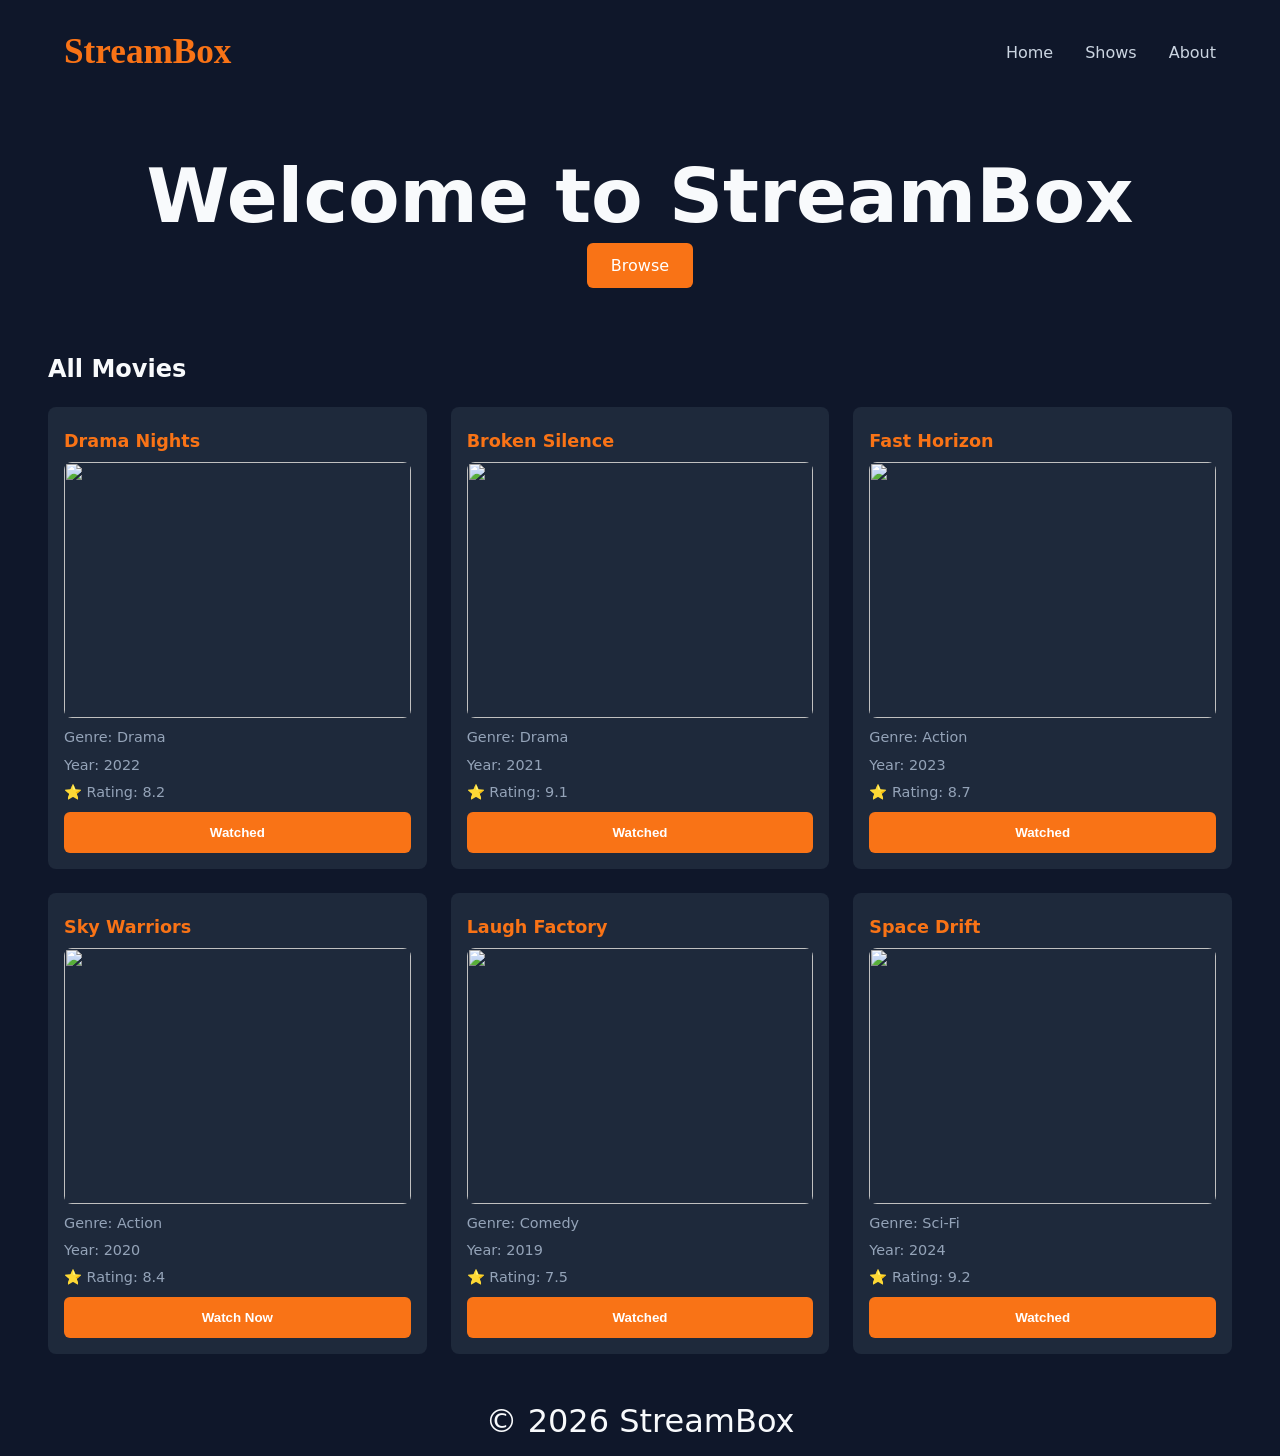
==== commit 0bd5aa1b: "Implement movie array rendering and responsive movie cards" ====
--- a/HTML/index.html
+++ b/HTML/index.html
@@ -1,24 +1,12 @@
-<!DOCTYPE html>
+ <!DOCTYPE html>
 <html lang="en">
 <head>
     <meta charset="UTF-8">
     <meta name="viewport" content="width=device-width, initial-scale=1.0">
     <title>StreamBox</title>
     <link rel="stylesheet" href="../css/style.css">
+    <script src="../js/script.js" defer></script>
 </head>
-
-<script>
-const hamburger = document.querySelector(".hamburger");
-const nav = document.querySelector("nav");
-
-hamburger.addEventListener("click", () => {
-    if (nav.style.display === "flex") {
-        nav.style.display = "none";
-    } else {
-        nav.style.display = "flex";
-    }
-});
-</script>
 
 <body>
 
@@ -41,87 +29,9 @@
         <a href="#" class="btn-primary">Browse</a>
     </section>
     <section class="category">
-    <h2>Drama</h2>
-
-    <article>
-        <img src="https://images.pexels.com/photos/7991579/pexels-photo-7991579.jpeg">
-        <h3>Drama Nights</h3>
-        <p>Emotional and powerful stories</p>
-    </article>
-
-    <article>
-        <img src="https://images.pexels.com/photos/3184306/pexels-photo-3184306.jpeg">
-        <h3>Broken Silence</h3>
-        <p>Deep human emotions and life struggles</p>
-    </article>
-
-    <article>
-        <img src="https://images.pexels.com/photos/2381069/pexels-photo-2381069.jpeg">
-        <h3>Last Goodbye</h3>
-        <p>Heartfelt stories about love and loss</p>
-    </article>
-
-    <article>
-        <img src="https://images.pexels.com/photos/45717/pexels-photo-45717.jpeg">
-        <h3>Hidden Tears</h3>
-        <p>Silent pain and emotional journeys</p>
-    </article>
-</section>
-    <section class="category">
-    <h2>Comedy</h2>
-
-    <article>
-        <img src="https://images.pexels.com/photos/713149/pexels-photo-713149.jpeg">
-        <h3>Comedy Central</h3>
-        <p>Laugh out loud with top comedies</p>
-    </article>
-
-    <article>
-        <img src="https://images.pexels.com/photos/3769714/pexels-photo-3769714.jpeg">
-        <h3>Laugh Factory</h3>
-        <p>Fun moments and light entertainment</p>
-    </article>
-
-    <article>
-        <img src="https://images.pexels.com/photos/3771830/pexels-photo-3771830.jpeg">
-        <h3>Funny Moments</h3>
-        <p>Pure humour and hilarious scenes </p>
-    </article>
-
-    <article>
-        <img src="https://images.pexels.com/photos/1181396/pexels-photo-1181396.jpeg">
-        <h3>Joke Zone</h3>
-        <p>Non-stop laughs and comedy sketches</p>
-    </article>
+    <h2>All Movies</h2>
 </section>
 
-    <section class="category">
-    <h2>Sci-Fi</h2>
-
-    <article>
-        <img src="https://images.pexels.com/photos/2159/flight-sky-earth-space.jpg">
-        <h3>Sci-Fi World</h3>
-        <p>Explore futuristic adventures</p>
-    </article>
-
-    <article>
-        <img src="https://images.pexels.com/photos/586063/pexels-photo-586063.jpeg">
-        <h3>Galaxy Quest</h3>
-        <p>Space journeys and futuristic worlds</p>
-    </article>
-
-    <article>
-        <img src="https://images.pexels.com/photos/1181675/pexels-photo-1181675.jpeg">
-        <h3>Future Code</h3>
-        <p>Technology, AI and unknown worlds</p>
-    </article>
-
-    <article>
-        <img src="https://images.pexels.com/photos/355465/pexels-photo-355465.jpeg">
-        <h3>Neon Universe</h3>
-        <p>Cyber worlds and digital futures</p>
-    </article>
-</section>
 </main>
 
 <footer>
--- a/css/style.css
+++ b/css/style.css
@@ -1,4 +1,3 @@
-/* RESET */
 * {
     box-sizing: border-box;
     margin: 0;
@@ -8,8 +7,6 @@
 html, body {
     width: 100%;
 }
-
-/* GLOBAL */
 body {
     min-height: 100vh;
     display: flex;
@@ -19,14 +16,10 @@
     color: #F8FAFC;
     font-family: system-ui, sans-serif;
 }
-
-/* MEDIA */
 img, picture, video {
     max-width: 100%;
     height: auto;
 }
-
-/* HEADER */
 header {
     width: 100%;
     display: flex;
@@ -42,7 +35,6 @@
     font-size: 1.8rem;
 }
 
-/* NAV MOBILE */
 nav {
     display: none;
     flex-direction: column;
@@ -57,8 +49,6 @@
     border: 1px solid #1E293B;
     border-radius: 8px;
 }
-
-/* NAV ACTIVE (JS) */
 nav.active {
     display: flex;
 }
@@ -68,19 +58,14 @@
     text-decoration: none;
 }
 
-/* HAMBURGER */
 .hamburger {
     font-size: 2rem;
     cursor: pointer;
 }
-
-/* MAIN */
 main {
     width: 100%;
     flex: 1;
 }
-
-/* HERO */
 #hero {
     text-align: center;
     padding: 3rem 1rem;
@@ -98,18 +83,12 @@
     border-radius: 6px;
     text-decoration: none;
 }
-
-/* ========================= */
-/* CATEGORY GRID */
-/* ========================= */
-
 .category {
     width: 100%;
     display: grid;
     gap: 1rem;
     padding: 1rem;
 
-    /* MOBILE FIRST */
     grid-template-columns: 1fr;
 }
 
@@ -128,16 +107,11 @@
     object-fit: cover;
     border-radius: 8px;
 }
-
-/* FOOTER */
 footer {
     text-align: center;
     padding: 1rem;
 }
 
-/* ========================= */
-/* TABLET (2 COLUMNS) */
-/* ========================= */
 
 @media (min-width: 40em) {
 
@@ -157,10 +131,6 @@
         grid-template-columns: repeat(2, 1fr);
     }
 }
-
-/* ========================= */
-/* DESKTOP (4 COLUMNS) */
-/* ========================= */
 
 @media (min-width: 60em) {
 
@@ -188,15 +158,11 @@
     nav a {
         font-size: 1rem;
     }
-
-    /* 🔥 4 COLUMNS */
     .category {
         padding: 2rem 3rem;
-        grid-template-columns: repeat(4, 1fr);
+        grid-template-columns: repeat(3, 1fr);
         gap: 1.5rem;
     }
-
-    /* 🔥 EQUAL HEIGHT CARDS */
     .category article {
         display: flex;
         flex-direction: column;
@@ -204,15 +170,12 @@
         overflow: hidden;
     }
 
-    /* 🔥 IMAGE FULL COVER */
     .category img {
         width: 100%;
         height: 16rem;
         object-fit: cover;
         display: block;
     }
-
-    /* TEXT BALANCE */
     .category h3 {
         font-size: 1.1rem;
         margin-top: 0.5rem;
@@ -228,6 +191,45 @@
     padding: 1rem;
     font-size: 2rem;
 }
-
-
-}+}
+/* MOVIE CARDS */
+.category article {
+    background: #1E293B;
+    border-radius: 8px;
+    padding: 1rem;
+    display: flex;
+    flex-direction: column;
+    gap: 0.7rem;
+    overflow: hidden;
+}
+
+/* TITLE */
+.movie-title {
+    color: #F97316;
+    font-size: 1.2rem;
+}
+
+/* IMAGE */
+.category article img {
+    width: 100%;
+    height: 16rem;
+    object-fit: cover;
+    border-radius: 8px;
+}
+
+/* BUTTON */
+.watch-btn {
+    background: #F97316;
+    color: white;
+    border: none;
+    padding: 0.8rem;
+    border-radius: 6px;
+    cursor: pointer;
+    font-weight: bold;
+}
+
+.watch-btn:hover {
+    opacity: 0.9;
+}
+
+
